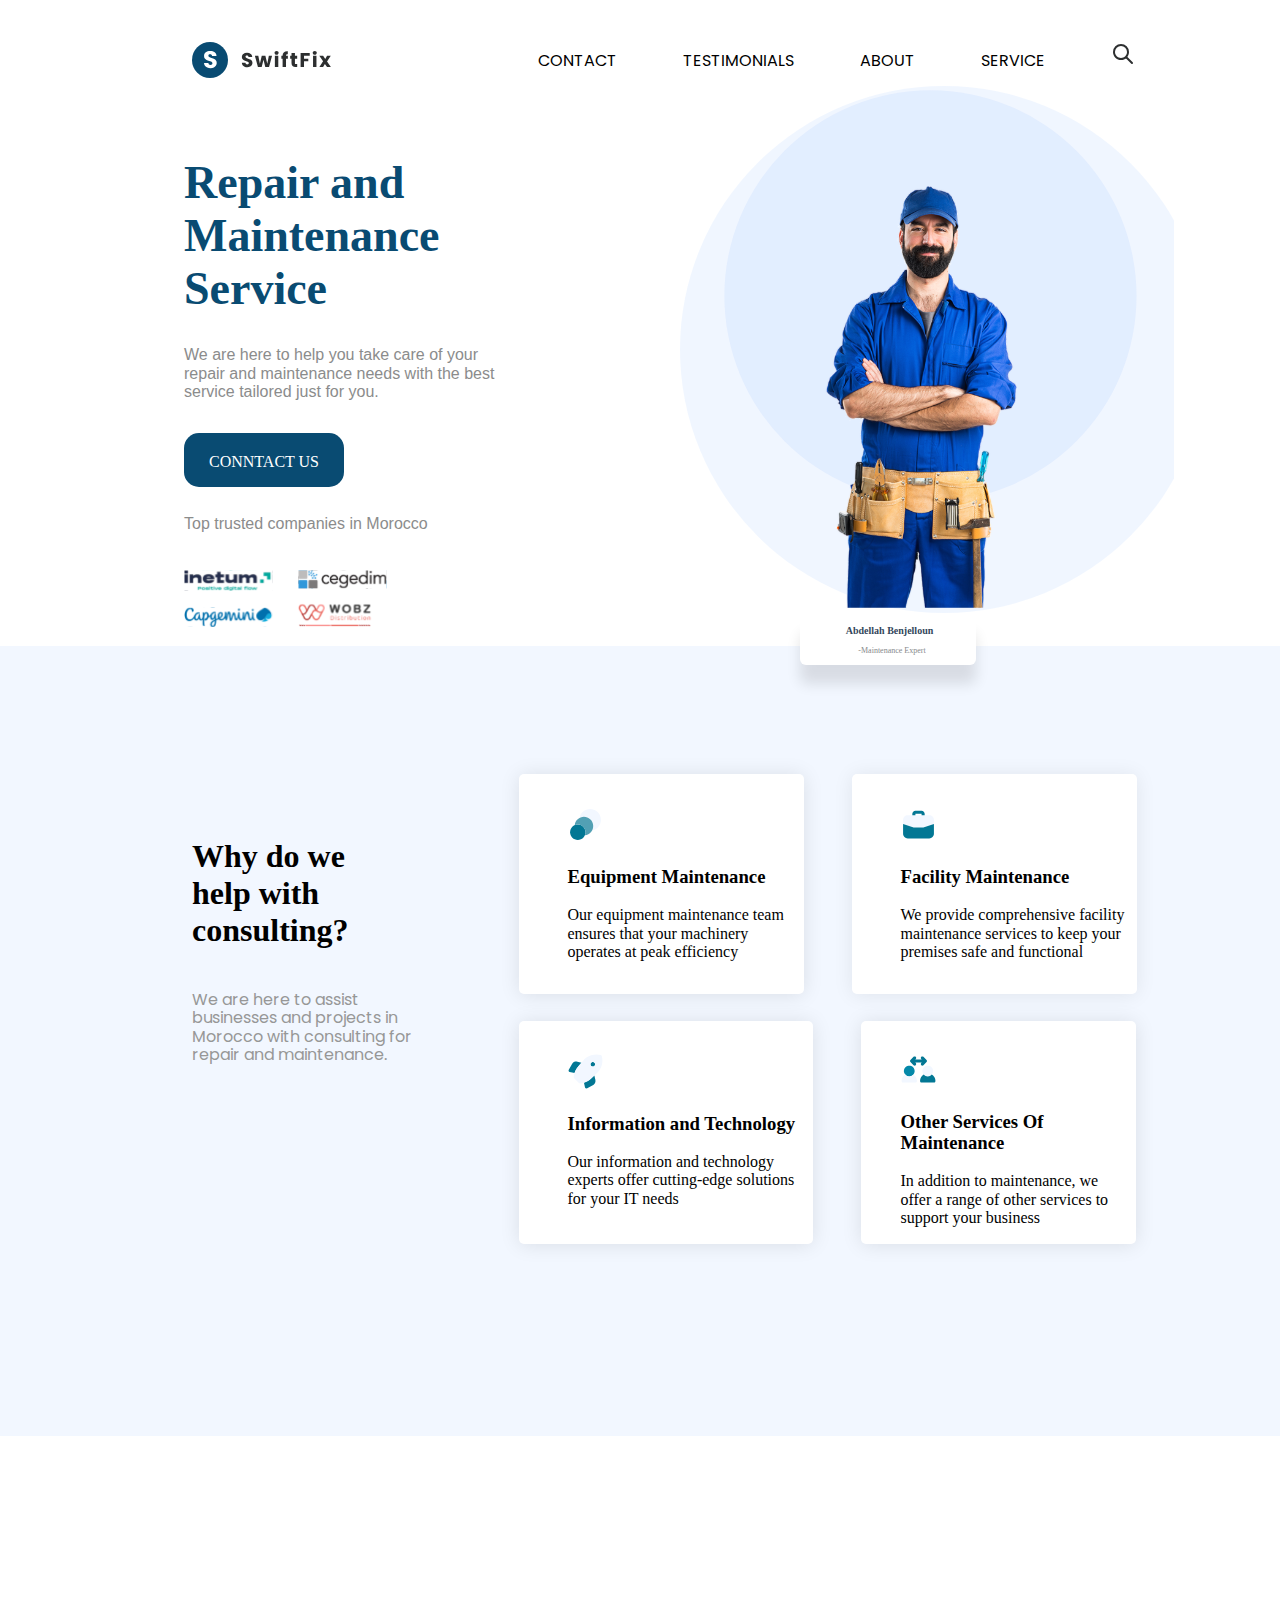
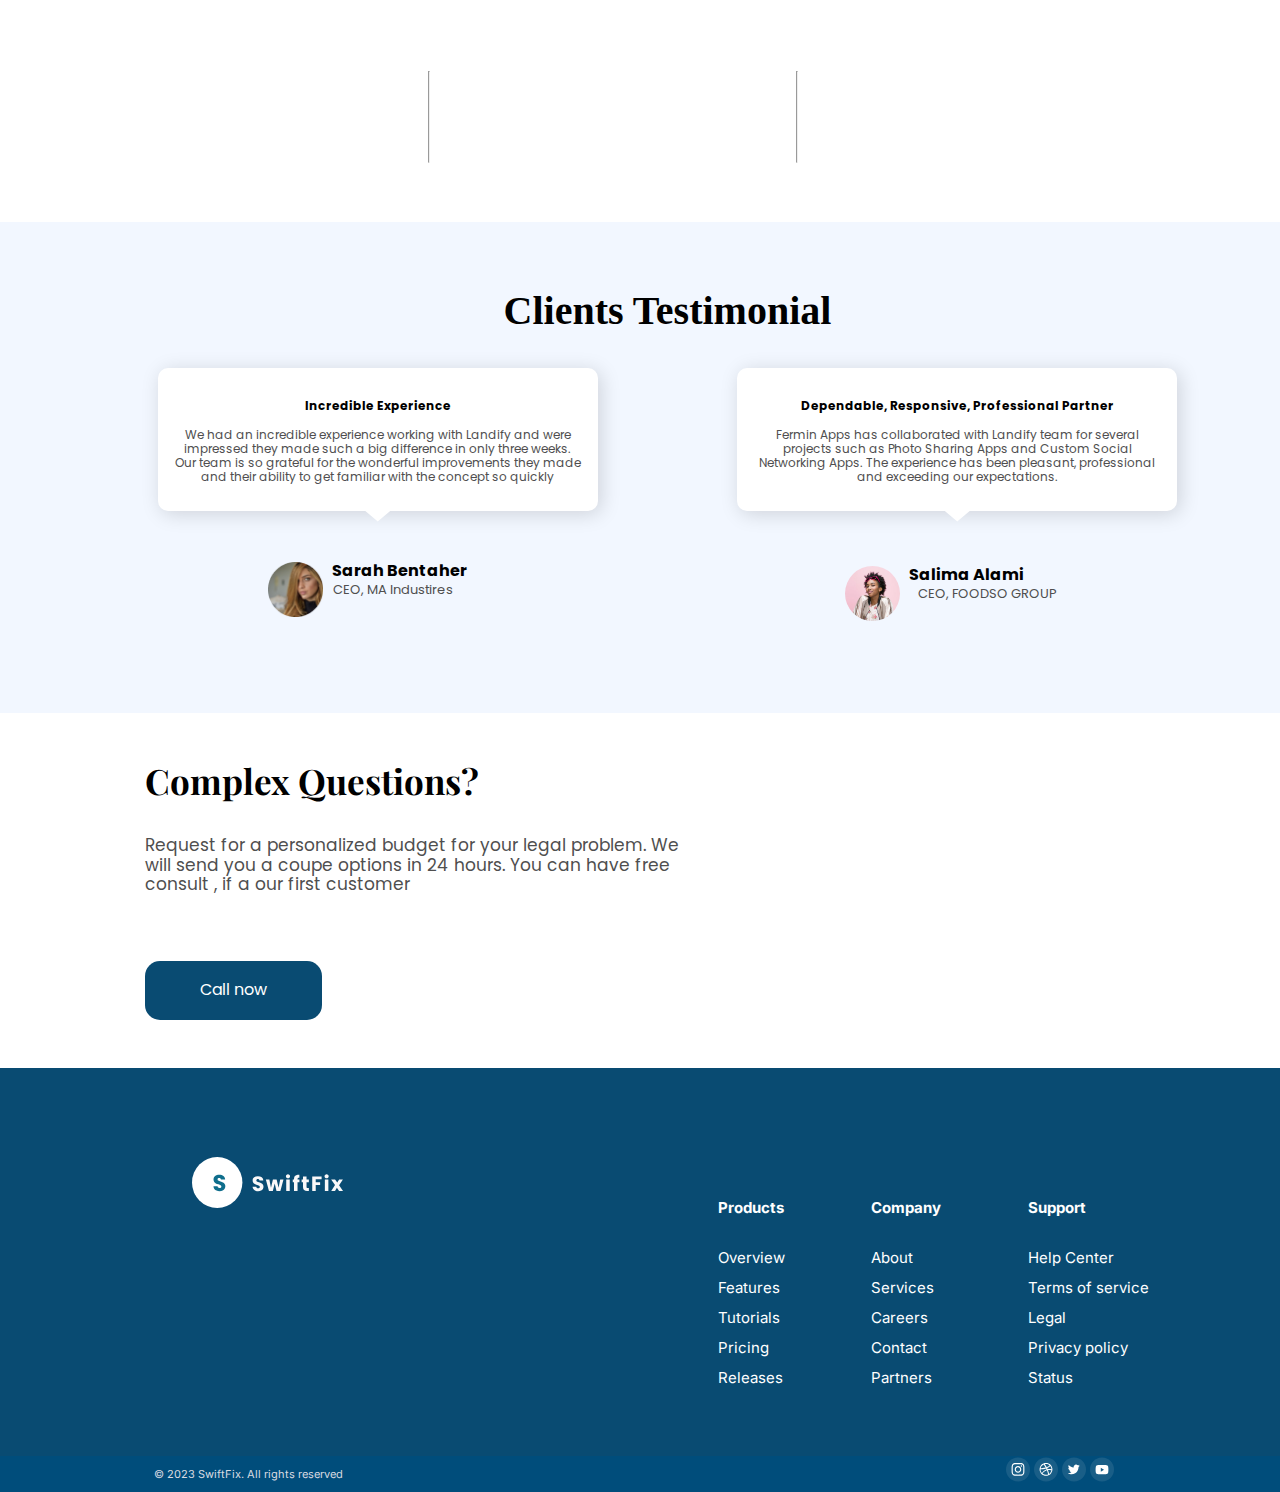
==== index.html @ 106fcb84 "swiftfix-pages" ====
<!DOCTYPE html>
<html lang="en">

<head>
    <meta charset="UTF-8">
    <meta name="viewport" content="width=device-width, initial-scale=1.0">
    <title>SwiftFix</title>
    <link rel="preconnect" href="https://fonts.googleapis.com">
    <link rel="preconnect" href="https://fonts.gstatic.com" crossorigin>
    <link href="https://fonts.googleapis.com/css2?family=Poppins&display=swap" rel="stylesheet">
    <link href="https://fonts.googleapis.com/css2?family=Playfair+Display&display=swap" rel="stylesheet">
    <link href="https://fonts.googleapis.com/css2?family=Inter&family=Playfair+Display&display=swap" rel="stylesheet">
    <link href="https://fonts.googleapis.com/css2?family=Inter&family=Playfair+Display&family=Poppins:wght@800&display=swap" rel="stylesheet">
    <link href="https://fonts.googleapis.com/css2?family=Inter&family=Playfair+Display:wght@400;900&family=Poppins:wght@800&display=swap" rel="stylesheet">
    <link rel="stylesheet" href="styles/style.css">
    <link rel="stylesheet" href="styles/normalize.css">
    
</head>

<body>
    <!--start header section-->
    <header class="header_section">
        <div class="logo">
            <img src="images/Logo_site.svg">
        </div>
        <nav>
            <ul class="navBar_bottom">
                <li id="first" ><a  href="#contact">CONTACT</a> </li>
                <li id="second" ><a href="#testimonoals">TESTIMONIALS</a> </li>
                <li id="third"><a href="about">ABOUT</a> </li>
                <li id="fourth" ><a href="#service">SERVICE</a> </li>
                <img src="images/SearchOutline.svg">
            </ul>
        </nav>
    </header>
    <!--end header  section-->
    <!--start container section-->
    <div class="container" >
        <div class="container_left">
            <h1 >Repair and Maintenance Service</h1>
            <p >We are here to help you take care of your repair and maintenance needs with the best service
                tailored just for you.</p>
            <button >CONNTACT US</button>
            <p > Top trusted companies in Morocco</p>
            <img src="images/Group 25.svg" >
        </div>
        <div class="container_right">
            <div class="first_img" >
                <img src="images/Group 492.svg" >
            </div>
            <div class="second_img" >
                <img src="images/agent repaire (1).svg">
            </div>
            <button class="charte">
                <h3 >Abdellah Benjelloun</h3>
                <p >-Maintenance Expert</p>
            </button>
        </div>
    </div>
    <!--end container section-->
    <!--start service section-->
    <section class="service_section">
        <div class="right">
            <h2 >Why do we help with consulting?</h2>
            <p >We are here to assist businesses and projects in Morocco with consulting for
                repair and maintenance.</p>
        </div>
        <div class="left" >
            <div class="maintenance" >
                <img src="images/Circle Layer.svg">
                <h3>Equipment Maintenance</h3>
                <p>Our equipment maintenance team ensures that your machinery operates at peak efficiency</p>
            </div>
            <div class="facility">
                <img src="images/Bag.svg">
                <h3>Facility Maintenance</h3>
                <p>We provide comprehensive facility maintenance services to keep your premises safe and functional</p>
            </div>
            <div class="rocket">
                <img src="images/Rocket.svg">
                <h3>Information and Technology</h3>
                <p>Our information and technology experts offer cutting-edge solutions for your IT needs</p>
            </div>
            <div class="user_arrows" >
                <img src="images/User Arrows.svg">
                <h3>Other Services Of Maintenance</h3>
                <p>In addition to maintenance, we offer a range of other services to support your business</p>
            </div>
        </div>
    </section>
    <!--end container section-->
    <!--start achievement section-->
       <section class="achievement" >
        <div class="first">
            <h2 >Some count that matters</h2>
            <p >Our achievement in the journey depicted in numbers</p>
        </div>
        <div class="second">
            <div class="firstcolumn" >
                <h2>25</h2>
                <p>Clients</p>
            </div>
            <hr >
            <div class="secondcolumn">
                <h2>100+</h2>
                <p>Taken business legalities</p>
            </div>
            <hr >
            <div class="thirdcolumn" >
                <h2>5</h2>
                <p>Years of Journey</p>
            </div> 
        </div>
       </section>
    <!--end achievement section-->
    <!--start client section-->
    <section class="client_testimonial" >
        <h2 >Clients Testimonial</h2>
      <div class="all" >
        <div class="firstTestimonial1" >
            <div class="stestimonial">
                <div class="firstopinion">
                    <h4 >Incredible Experience</h4>
                    <p >We had an incredible experience working with Landify and were impressed they made such a big
                        difference in only three weeks. Our team is so grateful for the wonderful improvements they made
                        and their ability to get familiar with the concept so quickly</p>
                </div>
                <div class="firsttriangle"></div>
                <div class="first_client">
                    <img src="images/Photo.png">
                    <strong >Sarah Bentaher</strong>
                    <span >CEO, MA Industires</span>
                </div>
            </div>
        </div>
        <div class="secondTestimonial" >
            <div class="ndtestimonial">
                <div class="secondopinion">
                    <h4 >Dependable, Responsive, Professional Partner</h4>
                    <p >Fermin Apps has collaborated with Landify team for several projects such as Photo Sharing Apps and Custom Social Networking Apps. The experience has been pleasant, professional and exceeding our expectations. </p>
                </div>
                <div class="secondtriangle"></div>
                <div class="client_identity2">
                    <img src="images/Photo2.svg">
                    <strong >Salima Alami</strong>
                    <span >CEO, FOODSO GROUP</span>
                </div>
            </div>
        </div>
        </div>
    </section>
    <!--end client section-->
    <!--start question section-->
     <div class="questioning_section">
        <h3 >Complex Questions?</h3>
        <p >Request for a personalized budget for your legal problem. We will send you a coupe options in 24 hours. You can have free consult , if a our first customer</p>
        <button>Call now</button>
     </div>
    <!--end question section-->
    <!--start footer section-->
        <footer class="footer_section" >
           <div class="firstPart" >
            <div class="logo">
                <img src="images/Logo (3).svg">
            </div>
            <div class="lists">
                <div >
                   <ul class="footer_item"> 
                    <h4>Products</h4>
                    <li class="footer_link"><a href=""> Overview</a></li> 
                    <li class="footer_link"><a href="">Features</a></li> 
                    <li class="footer_link"><a href="">Tutorials</a></li>
                    <li class="footer_link"><a href="">Pricing</a></li>
                    <li class="footer_link"><a href="">Releases</a></li>
                   </ul>
                </div>
                <div >
                    <ul class="footer_item">
                    <h4>Company</h4>
                    <li class="footer_link"><a href="">About</a></li>
                    <li class="footer_link"><a href="">Services</a></li>
                    <li class="footer_link"><a href="">Careers</a></li>
                    <li class="footer_link"><a href="">Contact</a></li>
                    <li class="footer_link"><a href="">Partners</a></li>
                    </ul>
                </div>
                <div>
                    <ul class="footer_item">
                    <h4>Support</h4>
                    <li class="footer_link"><a href="">Help Center</a></li>
                    <li class="footer_link"><a href="">Terms of service</a></li>
                    <li class="footer_link"><a href="">Legal</a></li>
                    <li class="footer_link"><a href="">Privacy policy</a></li>
                    <li class="footer_link"><a href="">Status</a></li>
                    </ul>
                </div>
             </div>
           </div>
           <div class="secondPart" >
                <div class="rights">
                    <p>
                        &copy; <span id="displayDateYear"></span>  2023 SwiftFix. All rights reserved
                      </p>
                </div>
                <div class="social_media">
                    <img src="images/Social Icons.svg" >
                    <img src="images/Social Icons (5).svg" >
                    <img src="images/Social Icons (6).svg" >
                    <img src="images/Social Icons (7).svg" >
                </div>
           </div>  
        </footer>
    <!--end footer section-->


</body>

</html>
---- styles/style.css ----
.navBar_bottom{
    font-family: 'Poppins',sans-serif;
}
.logo{
    width: 20%;
           float: left;
           padding-right: 7%;
           padding-left: 15%;
           padding-top: 2%;
}
.navBar_bottom{
    padding-top: 2%;
}
.navBar_bottom li a {
    text-decoration: none;color: black;
}
.navBar_bottom #first{
    display: inline-block;margin-right: 5%;
    
}
.navBar_bottom #second{
    display: inline-block;margin-right: 5%;
}
.navBar_bottom #third{
    display: inline-block;margin-right: 5%;
}
.navBar_bottom #fourth{
    display: inline-block;margin-right: 5%;
}
.container{
    padding-right: 20rem;
    padding-left: 10rem;
}
.container .container_left{
    width: 39%;
      float: left;
      margin-left: 3%;
      padding-top: 40px;
}
.container .container_left h1{
    font-size: 46px;color: rgba(9, 75, 114, 1);
}
.container .container_left p{
    margin-top: 4%;
       font-family: Plus Jakarta sans-serif , sans-serif;
       color: rgba(139, 140, 140, 1);
       font-size: 16px;
}
.container .container_left button{
        margin-top: 5%;
        background-color: rgba(9, 75, 114, 1);
        color: white;
        padding: 20px 25px;
        border: none;
        border-radius: 15px;
        cursor: pointer;
        padding-bottom: 5%;
}
.container .container_left p{
    margin-top: 9%;font-family: Plus Jakarta sans-serif , sans-serif; color: rgba(139, 140, 140, 1);
}
.container .container_left img{
    margin-top: 20px;
        width: 65%;
}
.container .container_right{
    width: 51%;
      position: relative;
      padding-left: 65%;
}
.container .container_right .first_img{
    position: absolute; 
}
.container .container_right .first_img img{
    width: 121%;
}
.container .container_right .second_img{
    position: absolute; 
}
.container .container_right .second_img img{
    position: absolute;
         top: 100px;
         left: 114px;
         width: 274px;
}
.container .container_right .charte{
    position: absolute;
       background-color: white;
       width: 176px;
       margin-top: 33rem;
       border: none;
       border-radius: 6px;
       box-shadow: 0px 19px 14px 0px #0000001c;
       left: 40rem;
}
.container .container_right .charte h3{
    font-family: Plus Jakarta Sans, Bold;
        font-size: 10px;
        padding-left: 3px;
        color: rgba(51, 71, 91, 1);
}
.container .container_right .charte p{
    color: rgba(135, 137, 140, 1);
        font-family: Plus Jakarta Sans, Medium;
        font-size: 8px;
        padding-left: 8px;
}
.service_section{
    margin-top: 36rem;
    display: flex;
    flex-direction: row;
    background-color: rgba(242, 247, 255, 1);
    padding-bottom: 12rem;
}
.service_section .right{
    display: flex;
        flex-direction: column;
        margin-bottom: 6rem;
}
.service_section .right h2{
    margin-left: 1rem;
         font-size: 2rem;
         margin-right: 50rem;
         margin-top: 12rem;
         padding-left: 11rem;
}
.service_section .right p{
font-family: Poppins, regular,sans-serif;
         font-size: 16px;
         margin-right: 45rem;
         margin-left: 12rem;
         color: rgba(151, 151, 151, 1);
}
.service_section .left{
    display: flex;
        align-content: center;
        flex-wrap: wrap;
        margin-left: -629px;
        margin-top: 8rem;
}
.service_section .left .maintenance{
    width: 237px;
         padding-left: 3rem;
         background-color: white;
         margin-right: 3rem;
         box-shadow: 0px 1px 20px 0px #0000001a;
         border-radius: 5px;
         padding-top: 2rem;
         padding-bottom: 1rem;
}
.service_section .left .facility{
    width: 237px;
         padding-left: 3rem;
         background-color: white;
         margin-right: 3rem;
         box-shadow: 0px 1px 20px 0px #00000014;
         border-radius: 5px;
         padding-top: 2rem;
         padding-bottom: 1rem;
}
.service_section .left .rocket{
    width: 234px;
    padding-left: 3rem;
    padding-right: 12px;
    background-color: white;
    margin-right: 3rem;
    box-shadow: 0px 1px 20px 0px #0000001a;
    border-radius: 5px;
    padding-top: 2rem;
    padding-bottom: 1rem;
    margin-top: 27px;
}
.service_section .left .user_arrows{
    width: 231px;
    padding-left: 39px;
    padding-right: 5px;
    background-color: white;
    box-shadow: 0px 1px 20px 0px #0000001a;
    border-radius: 5px;
    padding-top: 30px;
    margin-top: 27px;
}
.achievement{
    color: white;
       background-image: url(Achievement\ \(2\).svg);
       padding-top: 30px;
       padding-bottom: 21px;
       font-family: Poppins, ExtraBold, serif;
}
.achievement .first{
    margin-left: 472px;
}
.achievement .first h2{
    font-size: 40px;
    font-family: Playfair Display,Black;
    margin-left: -39px;
    
}
.achievement p{
    margin-left: -23px;
}
.achievement .second hr{
    height: 90px;
}
.achievement .second{
    display: flex;
        justify-content: space-evenly;
        padding: 51px;
}
.achievement .second .firstcolumn{
    padding-left: 248px;
    text-align: center;
}
.achievement .second .secondcolumn{
    text-align: center;
}
.achievement .second .thirdcolumn{
padding-right: 224px;
text-align: center;
}
.client_testimonial{
    margin-top: -21px;
    background-color: rgba(242, 247, 255, 1);
    padding-top: 33px; padding-bottom: 7%;padding-right: 33px;
    padding-left: 88px;
}
.client_testimonial h2{
    text-align: center;
        font-size: 40px;
}
.client_testimonial .all{
    display: flex;
      justify-content: space-around;
}
.client_testimonial .all .firstTestimonial1{
    width: 38%;
}
.client_testimonial .all .firstTestimonial1 .stestimonial .firstopinion {
    background-color: white;
    text-align: center;
    padding: 15px;
    box-shadow: 3px 3px 20px 0px#00000026;
    border-radius: 10px;
    
}
.stestimonial .firstopinion  h4{
    font-family: Poppins,Medium;
                    font-size: 12px;
    
}
.stestimonial .firstopinion p{
    font-family: Poppins,Regular;
                    font-size: 12px;
    color: rgba(79, 79, 79, 1);
}
.firsttriangle{
    clip-path: polygon(100% 0, 0 0, 50% 32%);
                height: 34px;
               margin: 0 auto;
               background-color: white;
               width: 26px;
}
.client_identity{
    width: 50%;
                margin: 17px auto;
}
.client_identity img{
    width: 55px;
                    height: 55px;
                    float: left;
}
.client_identity strong{
    margin-left: 64px;
                    font-family: Poppins,medium;
                    display: block;
}
.client_identity span{
    margin-left: 10px;
                    font-family: Poppins, Regular, sans-serif;
                    color: rgba(79, 79, 79, 1);
                    font-size: small;
}
.stestimonial .first_client{
    width: 50%;
                margin: 17px auto;
}
.first_client img{
    width: 55px;
                    height: 55px;
                    float: left;
}
.first_client strong{
    margin-left: 64px;
                    font-family: Poppins,medium;
                    display: block;
}
.first_client span{
    margin-left: 10px;
                    font-family: Poppins, Regular, sans-serif;
                    color: rgba(79, 79, 79, 1);
                    font-size: small;
}
.secondTestimonial{
    width: 38%;
}
.secondTestimonial .ndtestimonial .secondopinion{
    background-color: white;
                text-align: center;
                padding: 15px;
                box-shadow: 3px 3px 20px 0px #00000026;
                border-radius: 10px;
}
.ndtestimonial .secondopinion h4{
    font-family: Poppins,Medium;
                    font-size: 12px;
}
.ndtestimonial .secondopinion p{
font-family: Poppins,Regular;
                    font-size: 12px;
    color: rgba(79, 79, 79, 1);
}
.secondtriangle{
    clip-path: polygon(100% 0, 0 0, 50% 32%);
                     height: 34px;
                    margin: 0 auto;
                    background-color: white;
                    width: 26px;
}
.ndtestimonial .client_identity2{
    width: 51%;
    margin: 21px auto;
    font-family: Poppins, Regular;
}
.client_identity2 img{
    width: 55px;
                    height: 55px;
                    float: left;
}
.client_identity2 strong{
    margin-left: 64px;
                    font-family: Poppins,medium;
                    display: block;
}
.client_identity2 span{
    margin-left: 18px;
                    font-family: Poppins, Regular, sans-serif;
                    color: rgba(79, 79, 79, 1);
                    font-size: small;
}
.questioning_section{
    margin: 48px 145px;
}
.questioning_section h3{
    font-size: 35px;
        font-family: Playfair Display,Bold,sans-serif;
}
.questioning_section p{
    font-family: Poppins , Regular, sans-serif;
        color: rgba(79, 79, 79, 1);
        font-size: 17px;
        width: 554px;
}
.questioning_section button{
    margin-top: 5%;
    background-color: rgba(9, 75, 114, 1);
    color: white;
    border: none;
    border-radius: 15px;
    cursor: pointer;
    padding: 20px 55px;
    font-family: Poppins,Regular, sans-serif;
}
.footer_section .firstPart{
    background-color: rgba(9, 75, 114, 1);padding-bottom: 48px;
}
.footer_section .firstPart .logo img{
    width: 60%;
                float: left;
                margin-top: 64px;
                
}
.firstPart .lists{
    display: flex;
    flex-direction: row;
    justify-content: space-evenly;
    padding-left: 94px;
    padding-right: 85px;
    color: white;
    font-family: Inter, Regular;
    font-size: 15px;
    padding-top: 105px;
    font-family: Inter, Regular, sans-serif;
    line-height: 30px;
}
.footer_item{
    list-style-type: none;
}

.footer_link a{
    text-decoration: none;
    color: white;
}
.footer_section .secondPart {
    background-color: rgba(0, 77, 123, 1);
           padding: 1px;
}
.secondPart {
    display: flex;
    /* flex-direction: row; */
    justify-content: space-between;
    
}
.secondPart .rights p{
    padding-left: 153px;
                    color: rgba(217, 219, 225, 1);
                    font-size: 11px;
                    font-family: Inter,Regular, sans-serif;
}
.secondPart .social_media{
    padding-right: 165px;
}
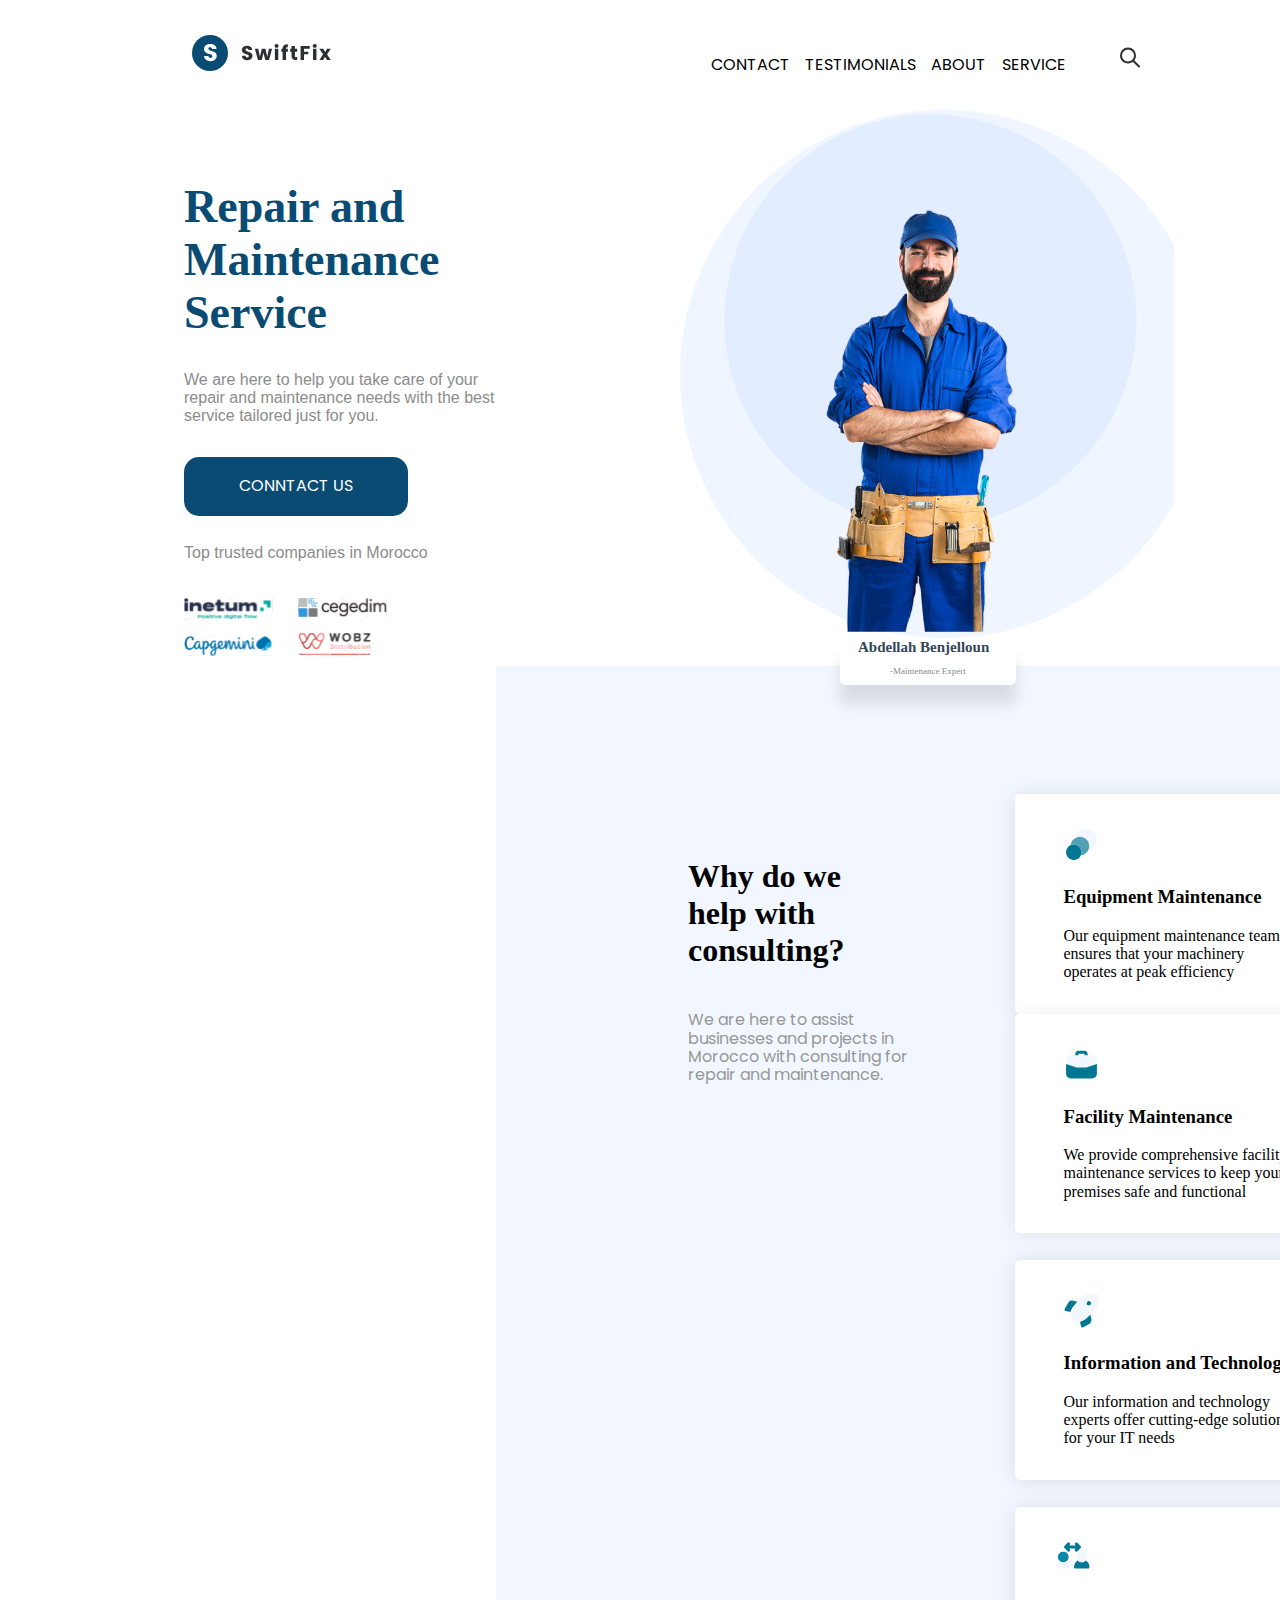
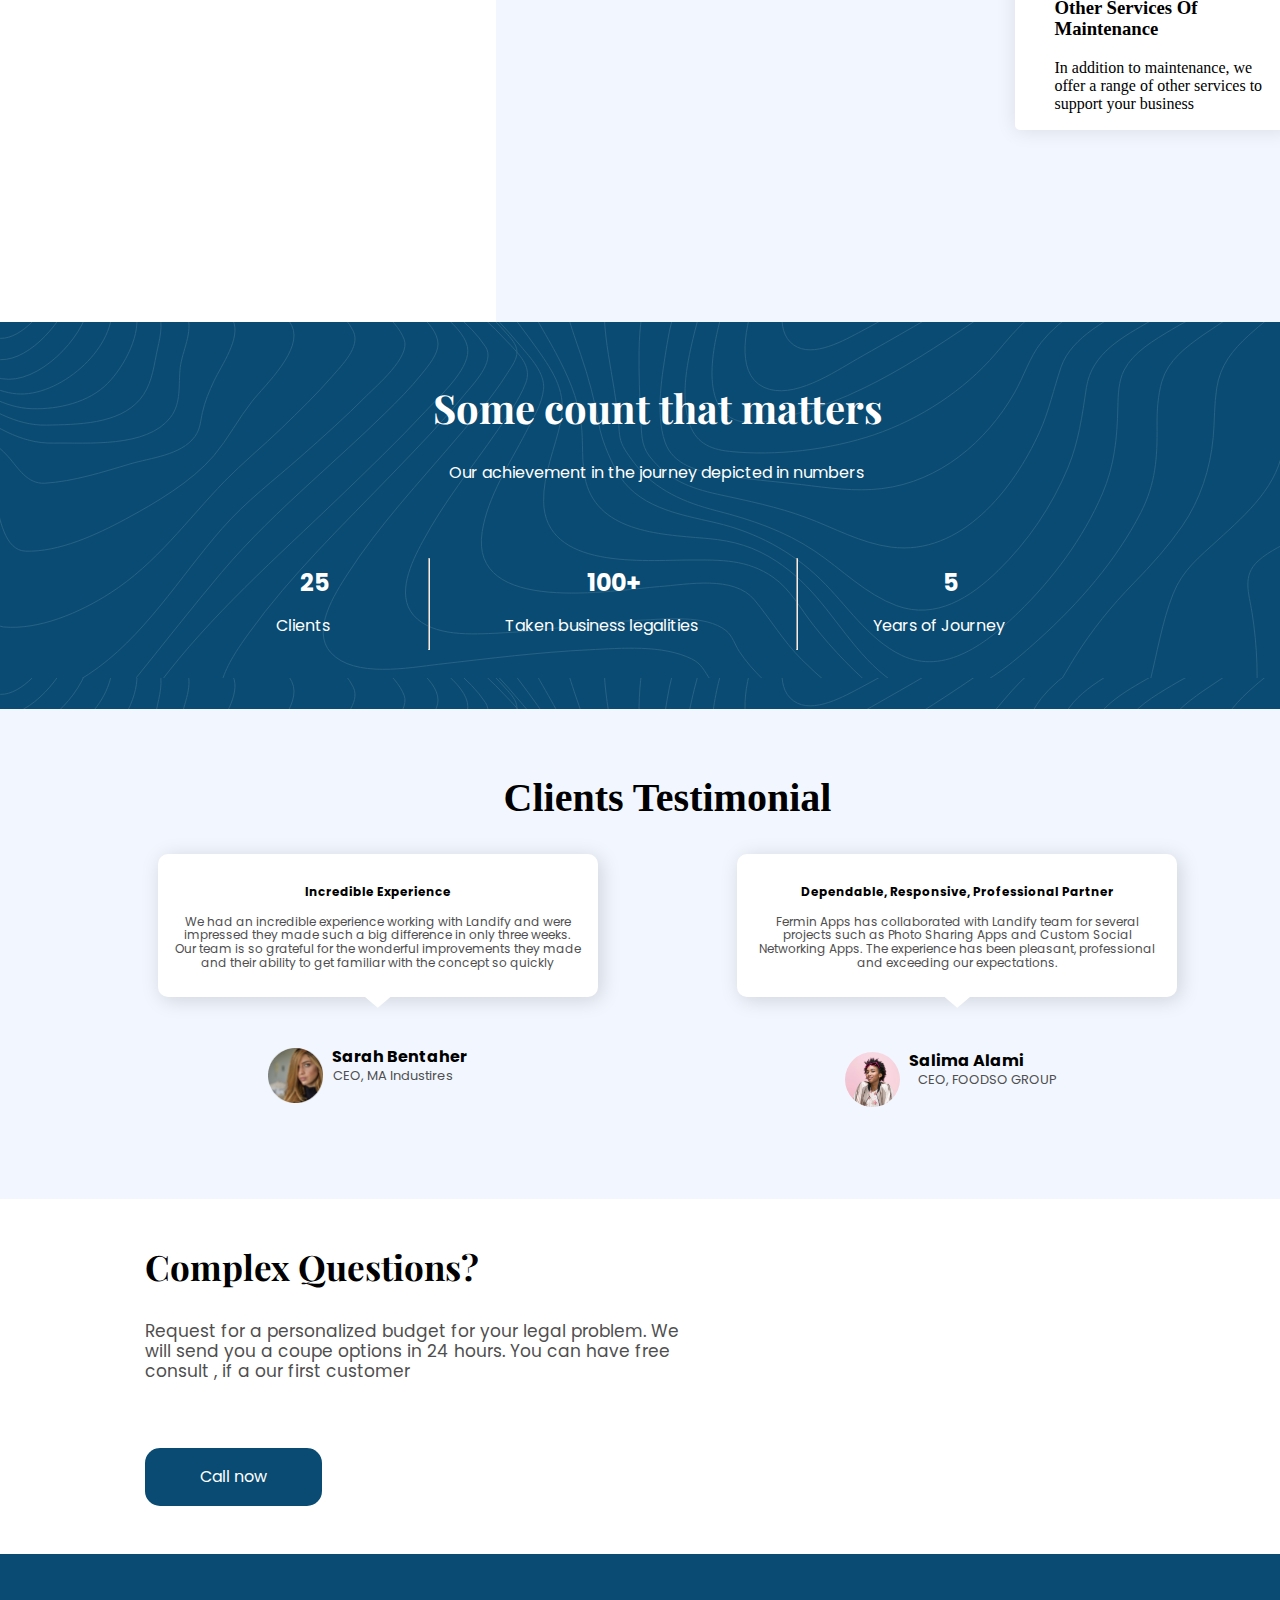
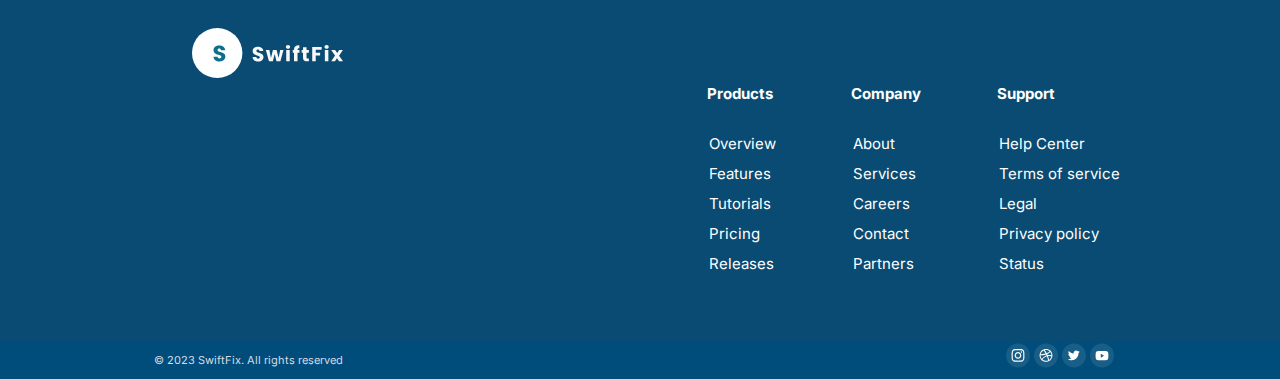
==== commit 3171d1fd: "pages SwiftFix" ====
--- a/index.html
+++ b/index.html
@@ -21,16 +21,17 @@
     <!--start header section-->
     <header class="header_section">
         <div class="logo">
-            <img src="images/Logo_site.svg">
-        </div>
-        <nav>
+            <img src="images/Logo_site.svg" alt="loge de SwiftFix">
+        </div>
+        <nav class="list_ordre">
             <ul class="navBar_bottom">
-                <li id="first" ><a  href="#contact">CONTACT</a> </li>
+                <li id="first" ><a  href="contact.html">CONTACT</a> </li>
                 <li id="second" ><a href="#testimonoals">TESTIMONIALS</a> </li>
-                <li id="third"><a href="about">ABOUT</a> </li>
-                <li id="fourth" ><a href="#service">SERVICE</a> </li>
-                <img src="images/SearchOutline.svg">
+                <li id="third"><a href="about.html">ABOUT</a> </li>
+                <li id="fourth" ><a href="service.html">SERVICE</a> </li>
+                
             </ul>
+            <img src="images/SearchOutline.svg" alt="">
         </nav>
     </header>
     <!--end header  section-->
@@ -42,19 +43,19 @@
                 tailored just for you.</p>
             <button >CONNTACT US</button>
             <p > Top trusted companies in Morocco</p>
-            <img src="images/Group 25.svg" >
+            <img src="images/companies.svg" alt="Top trusted companies " >
         </div>
         <div class="container_right">
             <div class="first_img" >
-                <img src="images/Group 492.svg" >
+                <img src="images/arriere_plan.svg" alt="arriere plan (blue cercles)" >
             </div>
             <div class="second_img" >
-                <img src="images/agent repaire (1).svg">
-            </div>
-            <button class="charte">
-                <h3 >Abdellah Benjelloun</h3>
+                <img src="images/l'agent.svg" alt="un agent de la societe">
+            </div>
+            <div class="charte">
+                <strong >Abdellah Benjelloun</strong>
                 <p >-Maintenance Expert</p>
-            </button>
+            </div>
         </div>
     </div>
     <!--end container section-->
@@ -67,28 +68,28 @@
         </div>
         <div class="left" >
             <div class="maintenance" >
-                <img src="images/Circle Layer.svg">
+                <img src="images/logo_maintenance.svg" alt="logo de maintenance">
                 <h3>Equipment Maintenance</h3>
                 <p>Our equipment maintenance team ensures that your machinery operates at peak efficiency</p>
             </div>
             <div class="facility">
-                <img src="images/Bag.svg">
+                <img src="images/Bag.svg" alt="logo de facility">
                 <h3>Facility Maintenance</h3>
                 <p>We provide comprehensive facility maintenance services to keep your premises safe and functional</p>
             </div>
             <div class="rocket">
-                <img src="images/Rocket.svg">
+                <img src="images/Rocket.svg" alt="logo de technology">
                 <h3>Information and Technology</h3>
                 <p>Our information and technology experts offer cutting-edge solutions for your IT needs</p>
             </div>
             <div class="user_arrows" >
-                <img src="images/User Arrows.svg">
+                <img src="images/services.svg" alt="logo de services">
                 <h3>Other Services Of Maintenance</h3>
                 <p>In addition to maintenance, we offer a range of other services to support your business</p>
             </div>
         </div>
     </section>
-    <!--end container section-->
+    <!--end service section-->
     <!--start achievement section-->
        <section class="achievement" >
         <div class="first">
@@ -127,7 +128,7 @@
                 </div>
                 <div class="firsttriangle"></div>
                 <div class="first_client">
-                    <img src="images/Photo.png">
+                    <img src="images/premiere_fille.png" alt="photo d'une fille">
                     <strong >Sarah Bentaher</strong>
                     <span >CEO, MA Industires</span>
                 </div>
@@ -141,7 +142,7 @@
                 </div>
                 <div class="secondtriangle"></div>
                 <div class="client_identity2">
-                    <img src="images/Photo2.svg">
+                    <img src="images/deuxiemme_fille.svg" alt="photo d'une fille">
                     <strong >Salima Alami</strong>
                     <span >CEO, FOODSO GROUP</span>
                 </div>
@@ -161,12 +162,12 @@
         <footer class="footer_section" >
            <div class="firstPart" >
             <div class="logo">
-                <img src="images/Logo (3).svg">
+                <img src="images/logo2_site.svg" alt="dexiemme logo de SwiftFix">
             </div>
             <div class="lists">
                 <div >
+                    <h4>Products</h4>
                    <ul class="footer_item"> 
-                    <h4>Products</h4>
                     <li class="footer_link"><a href=""> Overview</a></li> 
                     <li class="footer_link"><a href="">Features</a></li> 
                     <li class="footer_link"><a href="">Tutorials</a></li>
@@ -175,8 +176,8 @@
                    </ul>
                 </div>
                 <div >
-                    <ul class="footer_item">
                     <h4>Company</h4>
+                    <ul class="footer_item"> 
                     <li class="footer_link"><a href="">About</a></li>
                     <li class="footer_link"><a href="">Services</a></li>
                     <li class="footer_link"><a href="">Careers</a></li>
@@ -185,8 +186,8 @@
                     </ul>
                 </div>
                 <div>
+                    <h4>Support</h4>
                     <ul class="footer_item">
-                    <h4>Support</h4>
                     <li class="footer_link"><a href="">Help Center</a></li>
                     <li class="footer_link"><a href="">Terms of service</a></li>
                     <li class="footer_link"><a href="">Legal</a></li>
@@ -203,10 +204,10 @@
                       </p>
                 </div>
                 <div class="social_media">
-                    <img src="images/Social Icons.svg" >
-                    <img src="images/Social Icons (5).svg" >
-                    <img src="images/Social Icons (6).svg" >
-                    <img src="images/Social Icons (7).svg" >
+                    <img src="images/instagram.svg" alt="logo d'instagram">
+                    <img src="images/internet.svg" alt="logo d'internet" >
+                    <img src="images/twitter.svg" alt="logo de twitter">
+                    <img src="images/youtube.svg" alt="logo de youtube">
                 </div>
            </div>  
         </footer>
--- a/styles/style.css
+++ b/styles/style.css
@@ -1,12 +1,24 @@
+.header_section{
+    margin-bottom: 20px;
+}
+.list_ordre{
+    display: flex;
+    margin-top: 25px;
+}
+.list_ordre img{
+    margin-left: 98px;
+}
 .navBar_bottom{
     font-family: 'Poppins',sans-serif;
+    display: flex;
+    margin-left: 133px;
 }
 .logo{
     width: 20%;
-           float: left;
-           padding-right: 7%;
-           padding-left: 15%;
-           padding-top: 2%;
+    float: left;
+    padding-right: 7%;
+    padding-left: 15%;
+    padding-top: 10px;
 }
 .navBar_bottom{
     padding-top: 2%;
@@ -46,19 +58,21 @@
        color: rgba(139, 140, 140, 1);
        font-size: 16px;
 }
-.container .container_left button{
-        margin-top: 5%;
-        background-color: rgba(9, 75, 114, 1);
-        color: white;
-        padding: 20px 25px;
-        border: none;
-        border-radius: 15px;
-        cursor: pointer;
-        padding-bottom: 5%;
-}
+
 .container .container_left p{
     margin-top: 9%;font-family: Plus Jakarta sans-serif , sans-serif; color: rgba(139, 140, 140, 1);
 }
+.container .container_left button{
+    margin-top: 5%;
+    background-color: rgba(9, 75, 114, 1);
+    color: white;
+    border: none;
+    border-radius: 15px;
+    cursor: pointer;
+    padding: 20px 55px;
+    font-family: Poppins,Regular, sans-serif;
+}
+
 .container .container_left img{
     margin-top: 20px;
         width: 65%;
@@ -85,25 +99,26 @@
 }
 .container .container_right .charte{
     position: absolute;
-       background-color: white;
-       width: 176px;
-       margin-top: 33rem;
-       border: none;
-       border-radius: 6px;
-       box-shadow: 0px 19px 14px 0px #0000001c;
-       left: 40rem;
-}
-.container .container_right .charte h3{
+    background-color: white;
+    width: 176px;
+    margin-top: 33rem;
+    border: none;
+    border-radius: 6px;
+    box-shadow: 0px 19px 14px 0px #0000001c;
+    margin-left: 10rem;
+}
+.container .container_right .charte strong{
     font-family: Plus Jakarta Sans, Bold;
-        font-size: 10px;
+        font-size: 15px;
         padding-left: 3px;
         color: rgba(51, 71, 91, 1);
+        margin-left: 15px;
 }
 .container .container_right .charte p{
     color: rgba(135, 137, 140, 1);
-        font-family: Plus Jakarta Sans, Medium;
-        font-size: 8px;
-        padding-left: 8px;
+    font-family: Plus Jakarta Sans, Medium;
+    font-size: 9px;
+    padding-left: 50px;
 }
 .service_section{
     margin-top: 36rem;
@@ -182,7 +197,7 @@
 }
 .achievement{
     color: white;
-       background-image: url(Achievement\ \(2\).svg);
+       background-image: url(/images/Achievement\ \(2\).svg);
        padding-top: 30px;
        padding-bottom: 21px;
        font-family: Poppins, ExtraBold, serif;
@@ -394,6 +409,7 @@
 }
 .footer_item{
     list-style-type: none;
+    margin-left: -38px;
 }
 
 .footer_link a{
@@ -419,3 +435,166 @@
 .secondPart .social_media{
     padding-right: 165px;
 }
+.about_us{
+    display: flex;
+}
+.about_us .premiere_partie{
+    padding-left: 185px;
+    padding-top: 82px;
+    padding-right: 36px;
+}
+.premiere_partie h2{
+    font-size: 32px;
+}
+.premiere_partie p{
+    font-size: 18px;
+    color: rgba(79, 79, 79, 1);
+}
+.about_us button{
+    margin-top: 5%;
+    background-color: rgba(9, 75, 114, 1);
+    color: white;
+    padding: 13px 50px;
+    border: none;
+    border-radius: 15px;
+    cursor: pointer;
+    padding-bottom: 5%;
+}
+.about_us .dexiemme_partie{
+    padding-right: 121px;
+    padding-top: 73px;
+    padding-bottom: 50px;
+}
+.dexiemme_partie img{
+    width: 530px;
+}
+.service{
+    display: flex;
+    padding-top: 70px;
+    background-color: rgba(242, 247, 255, 1);
+    margin-top: 61px;
+}
+.service .premier_service img{
+    width: 485px;
+    padding-left: 82px;
+}
+.service .dexieme_service{
+    padding-right: 130px;
+    padding-top: 89px;
+}
+.service .dexieme_service h2{
+    font-size: 34px;
+}
+.service .dexieme_service p{
+    font-size: 20px;
+    color: rgba(79, 79, 79, 1);
+}
+.service .dexieme_service button{
+    margin-top: 5%;
+    background-color: rgba(9, 75, 114, 1);
+    color: white;
+    padding: 17px 38px;
+    border: none;
+    border-radius: 15px;
+    cursor: pointer;
+}
+.services_section{
+    display: flex;
+    flex-direction: row;
+    background-color: rgba(242, 247, 255, 1);
+    padding-bottom: 6rem;
+}
+.services_section .partleft{
+    padding-left: 129px;
+    padding-top: 54px;
+    margin-right: 100px;
+}
+.services_section .partleft h2{
+    font-size: 30px;
+    font-family: Playfair Display , Bold;
+}
+.services_section .partleft p{
+    color: rgba(151, 151, 151, 1);
+    font-family: Poppins, Regular, sans-serif;
+}
+.services_section .partright .top{
+    display: flex;
+    margin-right: 101px;
+}
+.top .maintenance{
+    background-color: white;
+    padding-left: 30px;
+    padding-right: 10px;
+    margin-right: 39px;
+    padding-top: 16px;
+    padding-bottom: 23px;
+    border-radius: 17px;
+    box-shadow: 1px 1px 20px 0px #0000001f;
+}
+.top .facility{
+    background-color: white;
+    padding-left: 30px;
+    padding-right: 10px;
+    margin-right: 39px;
+    padding-top: 16px;
+    padding-bottom: 23px;
+    border-radius: 17px;
+    box-shadow: 1px 1px 20px 0px #0000001f;
+}
+.services_section .partright .bottom{
+    display: flex;
+    margin-right: 101px;
+    margin-top: 32px;
+}
+.bottom .rocket{
+    background-color: white;
+    padding-left: 30px;
+    padding-right: 10px;
+    margin-right: 39px;
+    padding-top: 16px;
+    padding-bottom: 23px;
+    border-radius: 17px;
+    box-shadow: 1px 1px 20px 0px #0000001f;
+}
+.bottom .user_arrows{
+    background-color: white;
+    padding-left: 30px;
+    padding-right: 10px;
+    margin-right: 39px;
+    padding-top: 16px;
+    padding-bottom: 23px;
+    border-radius: 17px;
+    box-shadow: 1px 1px 20px 0px #0000001f;
+}
+.contact_section{
+    display: flex;
+    flex-direction: column;
+    padding-left: 195px;
+    padding-top: 52px;
+    padding-bottom: 88px;
+}
+.contact_section h2{
+    font-family: Inter, Bold,sans-serif;
+    font-size: 31px;
+}
+.contact_section input{
+    padding-right: 745px;
+    padding-bottom: 17px;
+    padding-top: 18px;
+    margin-bottom: 30px;
+    background-color: rgba(217, 217, 217, 1);
+    border: none;
+}
+.contact_section button{
+    background-color: rgba(9, 75, 114, 1);
+    color:white;
+    padding: 14px;
+    border: none;
+    border-radius: 15px;
+    cursor: pointer;
+    margin-right: 933px;  
+}
+.contact_section .message_case input{
+    padding-bottom: 41px;
+    padding-top: 33px;
+}